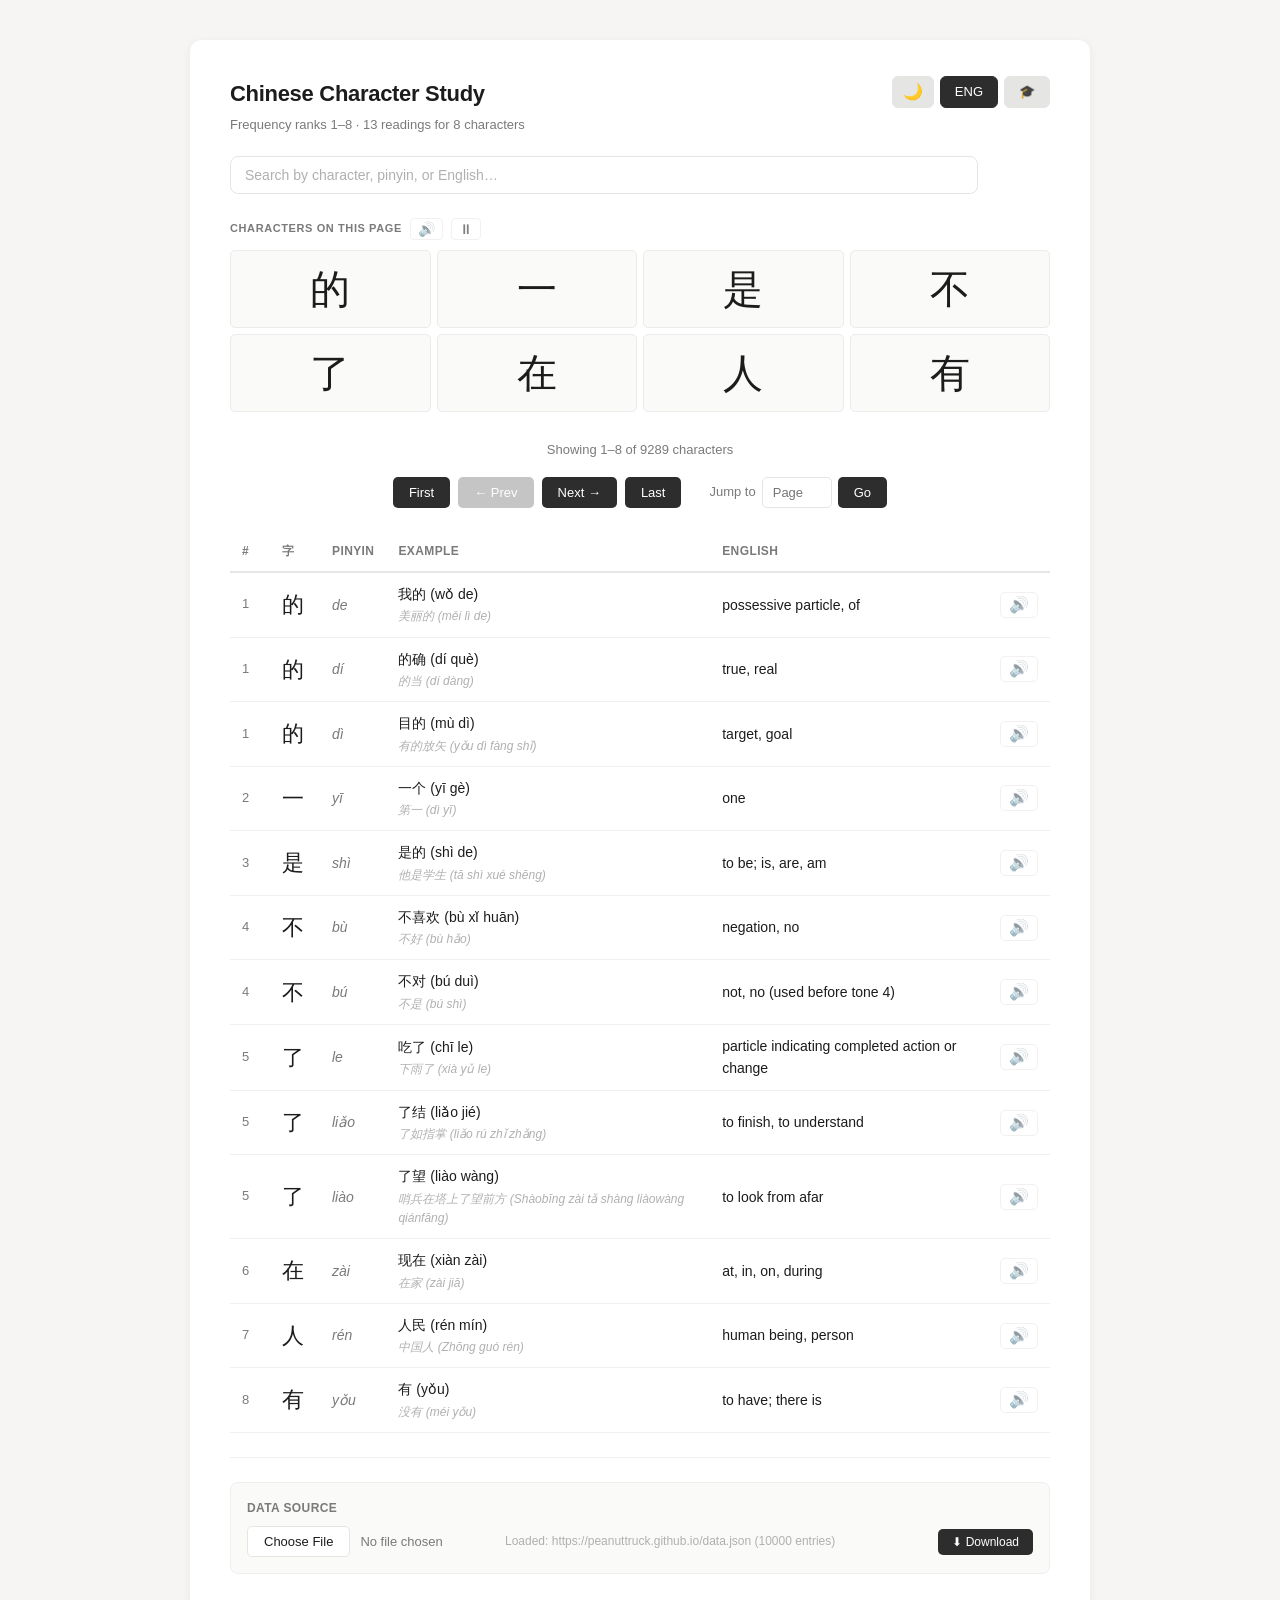
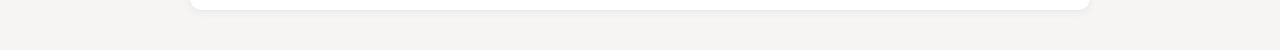
==== index.html @ 2b8ddecc "pagionation now operates on characters rather than homophones" ====
<!DOCTYPE html>
<html lang="en" data-theme="light">
<head>
    <meta charset="UTF-8">
    <meta name="viewport" content="width=device-width, initial-scale=1.0">
    <title>Chinese Character Study</title>
    <link rel="stylesheet" href="styles.css">
</head>
<body>
    <div class="container">

        <div class="header-row">
            <div>
                <h1>Chinese Character Study</h1>
                <p class="header-sub" id="header-sub">Frequency-ranked characters with readings and examples</p>
            </div>
            <div class="toggle-group">
                <button id="toggle-dark" class="toggle-btn" title="Toggle dark mode">🌙</button>
                <button id="toggle-eng" class="toggle-btn" data-active="false" title="Show English definitions">ENG</button>
                <button id="toggle-study" class="toggle-btn" data-active="false" title="Study mode: hide pinyin &amp; examples">🎓</button>
            </div>
        </div>

        <!-- Search -->
        <div class="search-bar">
            <input type="text" id="search-input" class="search-input"
                   placeholder="Search by character, pinyin, or English…"
                   autocomplete="off">
            <span class="search-info" id="search-info"></span>
        </div>

        <!-- Large character display grid -->
        <div class="char-grid-section">
            <div class="char-grid-label">
                Characters on this page
                <button id="btn-speak-grid" class="speak-grid-btn" title="Read all characters aloud" onclick="speakGrid()">🔊</button>
                <button id="btn-pause-grid" class="speak-grid-btn" title="Pause / Resume" onclick="toggleGridPause()">⏸</button>
            </div>
            <div id="cbare" class="char-grid"></div>
        </div>

        <!-- Controls: page info -->
        <div class="controls">
            <span class="page-info" id="infospan"></span>
        </div>

        <!-- Pagination -->
        <div class="pagination">
            <button onclick="jumpToPage(1)">First</button>
            <button class="prev" onclick="changePage(-1)">← Prev</button>
            <button class="next" onclick="changePage(1)">Next →</button>
            <button onclick="jumpToPage(-1)">Last</button>

            <span class="pagination-spacer"></span>

            <span class="jump-group">
                <label for="jump-page">Jump to</label>
                <input type="number" id="jump-page" min="1" placeholder="Page">
                <button onclick="jumpToPage()">Go</button>
            </span>
        </div>

        <!-- Detail table -->
        <div class="detail-section">
            <table id="characters-table">
                <thead></thead>
                <tbody></tbody>
            </table>
        </div>

        <hr>

        <!-- Local file loader -->
        <div class="file-section">
            <span class="file-label">Data source</span>
            <div class="file-row">
                <input type="file" id="local-data" accept=".json" class="file-input">
                <span class="file-status" id="datasource">Loading…</span>
                <button id="btn-download" class="download-btn" onclick="downloadData()" style="display:none" title="Download current data as JSON">⬇ Download</button>
            </div>
        </div>

    </div>
    <script src="script.js"></script>
</body>
</html>
---- styles.css ----
/* ═══════════════════════════════════════════════════════════════════════════
   Chinese Character Study — Modern Minimalist
   Greyscale palette with subtle pale accents.  Light + Dark themes.
   ═══════════════════════════════════════════════════════════════════════════ */

/* ── Light theme (default) ───────────────────────────────────────────────── */
:root,
[data-theme="light"] {
    --bg:            #f6f5f4;
    --surface:       #ffffff;
    --text:          #1c1c1c;
    --text-muted:    #7a7a7a;
    --text-faint:    #b0b0b0;
    --border:        #e6e5e3;
    --border-light:  #f0efed;
    --hover:         #f2f1f0;
    --char-bg:       #fafaf9;
    --char-border:   #ecebe9;
    --btn-bg:        #2d2d2d;
    --btn-hover:     #1a1a1a;
    --btn-disabled:  #c5c5c5;
    --toggle-off:    #e5e5e3;
    --toggle-on:     #2d2d2d;
    --toggle-text:   #555;
    --toggle-text-on:#fff;
    --shadow-sm:     0 1px 2px rgba(0,0,0,0.04);
    --shadow-md:     0 2px 8px rgba(0,0,0,0.06);
    --study-hidden:  #d5d5d3;
    --search-bg:     #fafaf9;
    --input-bg:      #ffffff;
}

/* ── Dark theme ──────────────────────────────────────────────────────────── */
[data-theme="dark"] {
    --bg:            #1a1a1c;
    --surface:       #242426;
    --text:          #e4e4e4;
    --text-muted:    #9a9a9a;
    --text-faint:    #666;
    --border:        #38383a;
    --border-light:  #303032;
    --hover:         #2c2c2e;
    --char-bg:       #2a2a2c;
    --char-border:   #363638;
    --btn-bg:        #e4e4e4;
    --btn-hover:     #ffffff;
    --btn-disabled:  #444;
    --toggle-off:    #38383a;
    --toggle-on:     #e4e4e4;
    --toggle-text:   #9a9a9a;
    --toggle-text-on:#1a1a1c;
    --shadow-sm:     0 1px 2px rgba(0,0,0,0.2);
    --shadow-md:     0 2px 12px rgba(0,0,0,0.25);
    --study-hidden:  #48484a;
    --search-bg:     #2a2a2c;
    --input-bg:      #2a2a2c;
}

/* ── Base ────────────────────────────────────────────────────────────────── */
*, *::before, *::after { box-sizing: border-box; }

body {
    margin: 0;
    padding: 0;
    font-family: -apple-system, BlinkMacSystemFont, 'Segoe UI', Roboto,
                 'Helvetica Neue', Arial, sans-serif;
    font-size: 15px;
    line-height: 1.6;
    color: var(--text);
    background: var(--bg);
    -webkit-font-smoothing: antialiased;
    transition: background 0.2s, color 0.2s;
}

/* ── Container ───────────────────────────────────────────────────────────── */
.container {
    max-width: 900px;
    margin: 40px auto;
    padding: 36px 40px;
    background: var(--surface);
    border-radius: 12px;
    box-shadow: var(--shadow-md);
    transition: background 0.2s, box-shadow 0.2s;
}

@media (max-width: 960px) {
    .container {
        margin: 16px;
        padding: 24px 20px;
        border-radius: 8px;
    }
}

/* ── Header ──────────────────────────────────────────────────────────────── */
.header-row {
    display: flex;
    align-items: flex-start;
    justify-content: space-between;
    gap: 16px;
    margin-bottom: 20px;
    flex-wrap: wrap;
}

h1 {
    margin: 0 0 4px;
    font-size: 22px;
    font-weight: 600;
    color: var(--text);
    letter-spacing: -0.3px;
}

.header-sub {
    margin: 0;
    font-size: 13px;
    color: var(--text-muted);
}

/* ── Toggle buttons ──────────────────────────────────────────────────────── */
.toggle-group {
    display: flex;
    gap: 6px;
    flex-shrink: 0;
}

.toggle-btn {
    padding: 6px 14px;
    font-size: 13px;
    font-family: inherit;
    font-weight: 500;
    color: var(--toggle-text);
    background: var(--toggle-off);
    border: 1px solid var(--border);
    border-radius: 6px;
    cursor: pointer;
    transition: background 0.15s, color 0.15s, border-color 0.15s;
    white-space: nowrap;
    line-height: 1.4;
}

.toggle-btn:hover {
    border-color: var(--text-muted);
}

.toggle-btn[data-active="true"] {
    color: var(--toggle-text-on);
    background: var(--toggle-on);
    border-color: var(--toggle-on);
}

#toggle-dark {
    font-size: 16px;
    padding: 6px 10px;
    line-height: 1;
}

/* ── Search bar ──────────────────────────────────────────────────────────── */
.search-bar {
    display: flex;
    align-items: center;
    gap: 12px;
    margin-bottom: 24px;
}

.search-input {
    flex: 1;
    padding: 10px 14px;
    font-size: 14px;
    font-family: inherit;
    color: var(--text);
    background: var(--input-bg);
    border: 1px solid var(--border);
    border-radius: 8px;
    outline: none;
    transition: border-color 0.15s, background 0.2s;
}

.search-input:focus {
    border-color: var(--text-muted);
}

.search-input::placeholder {
    color: var(--text-faint);
}

.search-info {
    font-size: 12px;
    color: var(--text-faint);
    white-space: nowrap;
    min-width: 60px;
    text-align: right;
}

/* ── Character Grid ──────────────────────────────────────────────────────── */
.char-grid-section {
    margin-bottom: 28px;
}

.char-grid-label {
    display: flex;
    align-items: center;
    gap: 8px;
    font-size: 11px;
    font-weight: 600;
    text-transform: uppercase;
    letter-spacing: 0.6px;
    color: var(--text-muted);
    margin-bottom: 10px;
}

.speak-grid-btn {
    padding: 3px 7px;
    font-size: 14px;
    line-height: 1;
    background: transparent;
    border: 1px solid var(--border);
    border-radius: 4px;
    cursor: pointer;
    opacity: 0.5;
    transition: opacity 0.15s, background 0.15s, border-color 0.15s;
}

.speak-grid-btn:hover {
    opacity: 1;
    background: var(--hover);
    border-color: var(--text-muted);
}

.speak-grid-btn:active {
    background: var(--btn-bg);
    color: var(--toggle-text-on);
}

.char-grid {
    display: grid;
    grid-template-columns: repeat(4, 1fr);
    gap: 6px;
}

@media (max-width: 520px) {
    .char-grid {
        grid-template-columns: repeat(2, 1fr);
    }
}

.char-cell {
    display: flex;
    align-items: center;
    justify-content: center;
    padding: 18px 8px;
    font-size: 40px;
    background: var(--char-bg);
    border: 1px solid var(--char-border);
    border-radius: 5px;
    line-height: 1;
    transition: background 0.2s, border-color 0.2s;
}

/* ── Detail Table ────────────────────────────────────────────────────────── */
.detail-section {
    margin-bottom: 16px;
}

#characters-table {
    width: 100%;
    border-collapse: collapse;
    font-size: 14px;
}

#characters-table thead th {
    padding: 10px 12px;
    text-align: left;
    font-weight: 600;
    font-size: 12px;
    text-transform: uppercase;
    letter-spacing: 0.4px;
    color: var(--text-muted);
    border-bottom: 2px solid var(--border);
    white-space: nowrap;
}

#characters-table td {
    padding: 10px 12px;
    border-bottom: 1px solid var(--border-light);
    vertical-align: middle;
    transition: color 0.15s;
}

#characters-table tbody tr:hover {
    background: var(--hover);
}

#characters-table td:nth-child(1) { /* rank */
    width: 40px;
    color: var(--text-muted);
    font-size: 13px;
}

#characters-table td:nth-child(2) { /* character */
    font-size: 22px;
    font-weight: 500;
    width: 50px;
}

#characters-table td:nth-child(3) { /* pinyin */
    font-style: italic;
    color: var(--text-muted);
}

/* ── English column visibility ──────────────────────────────────────────── */
.hide-eng .col-eng {
    display: none;
}

/* ── Extra example ──────────────────────────────────────────────────────── */
.extra-example {
    display: block;
    font-size: 12px;
    color: var(--text-faint);
    margin-top: 2px;
    font-style: italic;
}

/* ── Study mode — hide detail table only ────────────────────────────────── */
.study-mode .detail-section {
    display: none;
}

/* ── Controls ────────────────────────────────────────────────────────────── */
.controls {
    display: flex;
    align-items: center;
    justify-content: center;
    margin-bottom: 16px;
}

.page-info {
    font-size: 13px;
    color: var(--text-muted);
}

/* ── Pagination ──────────────────────────────────────────────────────────── */
.pagination {
    display: flex;
    align-items: center;
    justify-content: center;
    flex-wrap: wrap;
    gap: 8px;
    margin-bottom: 24px;
}

.pagination button {
    padding: 8px 16px;
    font-size: 13px;
    font-family: inherit;
    font-weight: 500;
    color: var(--toggle-text-on);
    background: var(--btn-bg);
    border: none;
    border-radius: 5px;
    cursor: pointer;
    transition: background 0.15s;
}

.pagination button:hover:not(:disabled) {
    background: var(--btn-hover);
}

.pagination button:disabled {
    background: var(--btn-disabled);
    cursor: default;
}

.pagination-spacer {
    width: 12px;
}

.jump-group {
    display: flex;
    align-items: center;
    gap: 6px;
    font-size: 13px;
    color: var(--text-muted);
}

.jump-group input[type="number"] {
    width: 70px;
    padding: 7px 10px;
    font-size: 13px;
    font-family: inherit;
    border: 1px solid var(--border);
    border-radius: 5px;
    background: var(--input-bg);
    color: var(--text);
    outline: none;
    transition: border-color 0.15s, background 0.2s;
}

.jump-group input[type="number"]:focus {
    border-color: var(--text-muted);
}

/* ── File section ────────────────────────────────────────────────────────── */
.file-section {
    padding: 16px;
    background: var(--char-bg);
    border: 1px solid var(--border-light);
    border-radius: 8px;
    transition: background 0.2s, border-color 0.2s;
}

.file-label {
    display: block;
    font-size: 12px;
    font-weight: 600;
    text-transform: uppercase;
    letter-spacing: 0.4px;
    color: var(--text-muted);
    margin-bottom: 8px;
}

.file-row {
    display: flex;
    align-items: center;
    gap: 12px;
    flex-wrap: wrap;
}

.file-input {
    font-size: 13px;
    color: var(--text-muted);
}

.file-input::file-selector-button {
    padding: 7px 16px;
    font-size: 13px;
    font-family: inherit;
    font-weight: 500;
    color: var(--text);
    background: var(--surface);
    border: 1px solid var(--border);
    border-radius: 5px;
    cursor: pointer;
    margin-right: 10px;
    transition: background 0.15s;
}

.file-input::file-selector-button:hover {
    background: var(--hover);
}

.file-status {
    font-size: 12px;
    color: var(--text-faint);
}

.download-btn {
    padding: 6px 14px;
    font-size: 12px;
    font-family: inherit;
    font-weight: 500;
    color: var(--toggle-text-on);
    background: var(--btn-bg);
    border: none;
    border-radius: 5px;
    cursor: pointer;
    transition: background 0.15s;
    margin-left: auto;
}

.download-btn:hover {
    background: var(--btn-hover);
}

/* ── Speak button ────────────────────────────────────────────────────────── */
.col-audio {
    width: 40px;
    text-align: center;
}

.speak-btn {
    padding: 4px 8px;
    font-size: 16px;
    line-height: 1;
    background: transparent;
    border: 1px solid var(--border);
    border-radius: 5px;
    cursor: pointer;
    transition: background 0.15s, border-color 0.15s;
    opacity: 0.5;
}

.speak-btn:hover {
    opacity: 1;
    background: var(--hover);
    border-color: var(--text-muted);
}

.speak-btn:active {
    background: var(--btn-bg);
    color: var(--toggle-text-on);
}

/* ── Divider ─────────────────────────────────────────────────────────────── */
hr {
    border: none;
    border-top: 1px solid var(--border-light);
    margin: 24px 0;
}

/* ── Keyboard shortcut hint ──────────────────────────────────────────────── */
.kbd-hint {
    display: inline-block;
    margin-left: 8px;
    font-size: 11px;
    color: var(--text-faint);
}

.kbd-hint kbd {
    display: inline-block;
    padding: 1px 6px;
    font-size: 10px;
    font-family: inherit;
    color: var(--text-muted);
    background: var(--char-bg);
    border: 1px solid var(--border);
    border-radius: 3px;
    vertical-align: 1px;
}
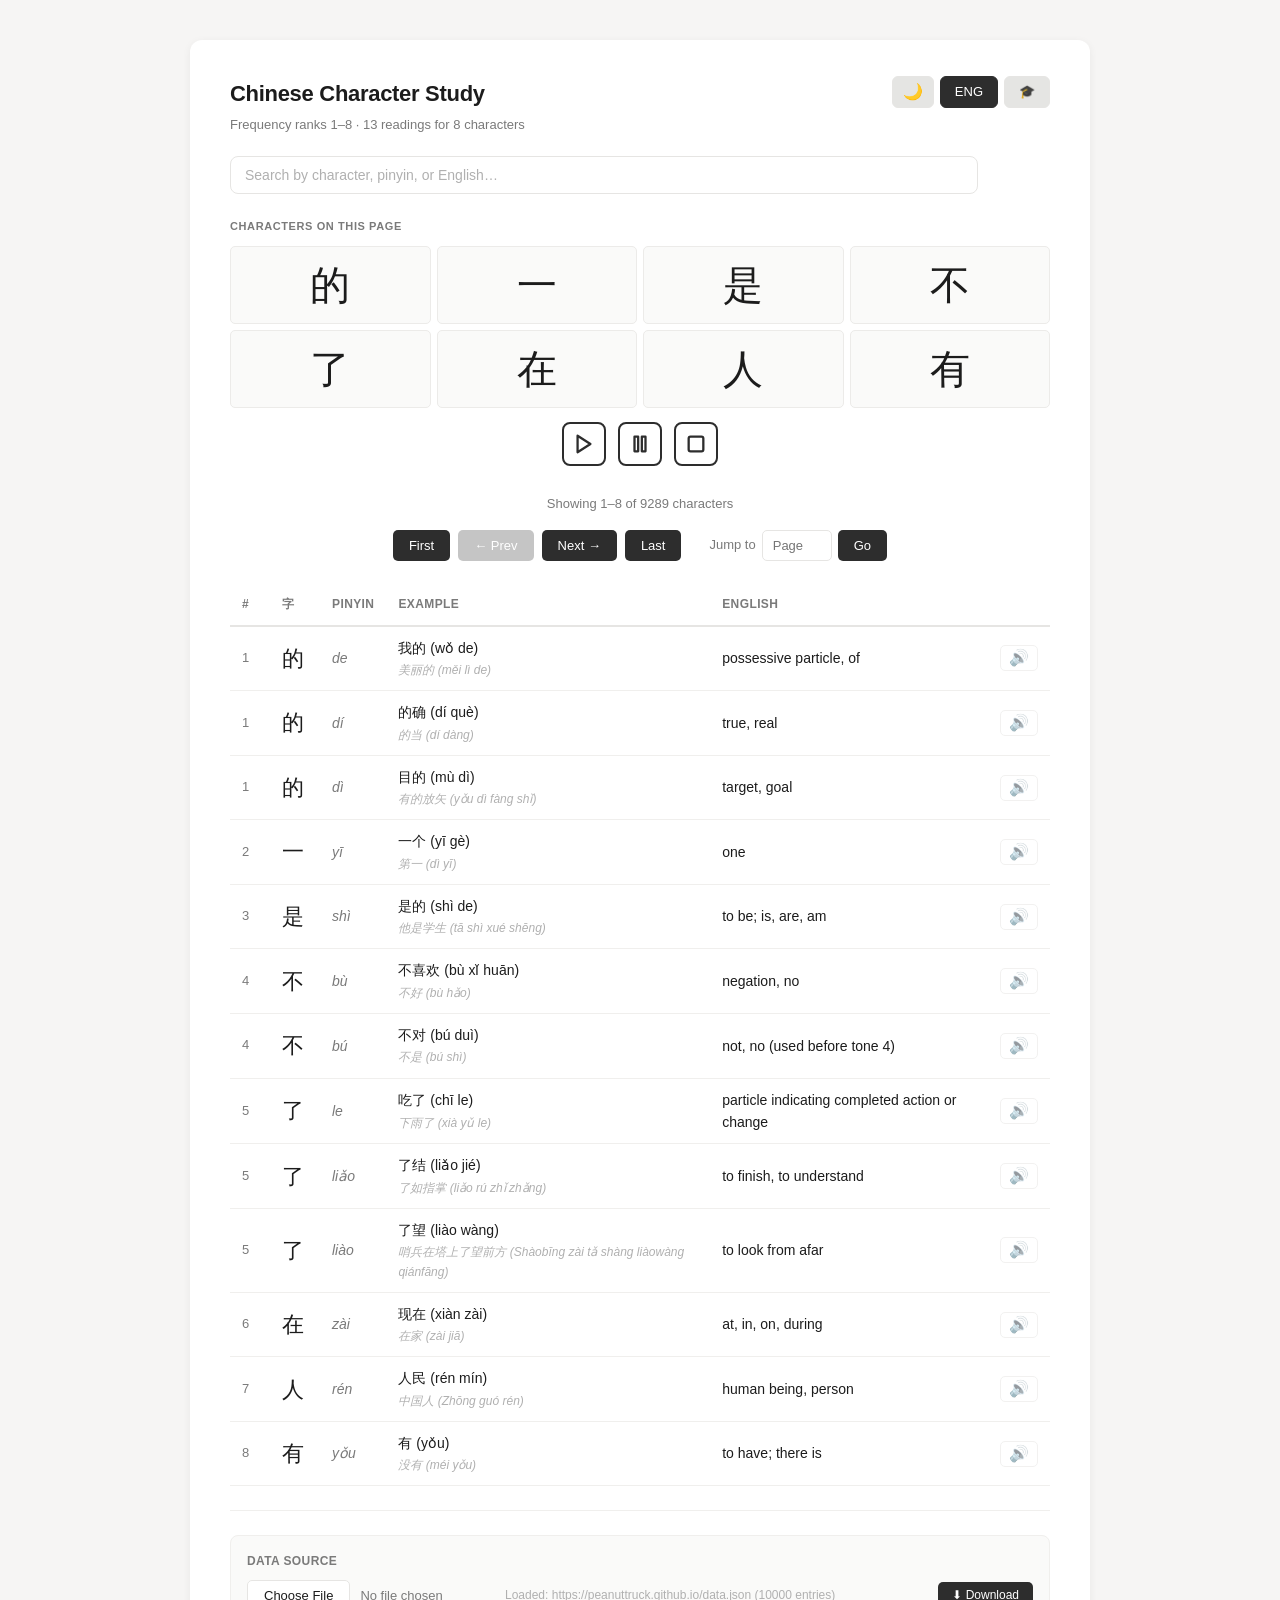
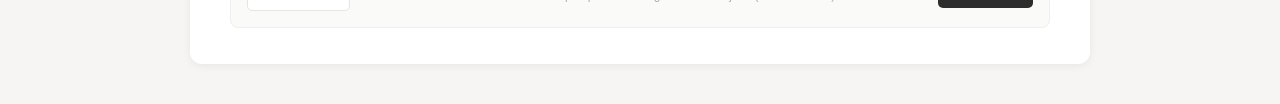
==== commit 59df7d33: "better buttons" ====
--- a/index.html
+++ b/index.html
@@ -31,12 +31,26 @@
 
         <!-- Large character display grid -->
         <div class="char-grid-section">
-            <div class="char-grid-label">
-                Characters on this page
-                <button id="btn-speak-grid" class="speak-grid-btn" title="Read all characters aloud" onclick="speakGrid()">🔊</button>
-                <button id="btn-pause-grid" class="speak-grid-btn" title="Pause / Resume" onclick="toggleGridPause()">⏸</button>
+            <div class="char-grid-label">Characters on this page</div>
+            <div id="cbare" class="char-grid"></div>
+            <div class="grid-actions">
+                <button id="btn-speak-grid" class="grid-action-btn" title="Read all characters aloud" onclick="speakGrid()">
+                    <svg width="22" height="22" viewBox="0 0 24 24" fill="none" stroke="currentColor" stroke-width="2.5" stroke-linecap="round" stroke-linejoin="round">
+                        <polygon points="5 3 19 12 5 21 5 3"/>
+                    </svg>
+                </button>
+                <button id="btn-pause-grid" class="grid-action-btn" title="Pause" onclick="toggleGridPause()">
+                    <svg width="22" height="22" viewBox="0 0 24 24" fill="none" stroke="currentColor" stroke-width="2.5" stroke-linecap="round" stroke-linejoin="round">
+                        <rect x="6" y="4" width="4" height="16"/>
+                        <rect x="14" y="4" width="4" height="16"/>
+                    </svg>
+                </button>
+                <button id="btn-stop-grid" class="grid-action-btn" title="Stop playback" onclick="stopGrid()">
+                    <svg width="22" height="22" viewBox="0 0 24 24" fill="none" stroke="currentColor" stroke-width="2.5" stroke-linecap="round" stroke-linejoin="round">
+                        <rect x="4" y="4" width="16" height="16" rx="2"/>
+                    </svg>
+                </button>
             </div>
-            <div id="cbare" class="char-grid"></div>
         </div>
 
         <!-- Controls: page info -->
--- a/styles.css
+++ b/styles.css
@@ -196,9 +196,6 @@
 }
 
 .char-grid-label {
-    display: flex;
-    align-items: center;
-    gap: 8px;
     font-size: 11px;
     font-weight: 600;
     text-transform: uppercase;
@@ -207,27 +204,50 @@
     margin-bottom: 10px;
 }
 
-.speak-grid-btn {
-    padding: 3px 7px;
-    font-size: 14px;
-    line-height: 1;
+/* ── Grid action buttons (play / pause / stop) ──────────────────────────── */
+.grid-actions {
+    display: flex;
+    justify-content: center;
+    gap: 12px;
+    margin-top: 14px;
+}
+
+.grid-action-btn {
+    display: inline-flex;
+    align-items: center;
+    justify-content: center;
+    width: 44px;
+    height: 44px;
+    padding: 0;
     background: transparent;
-    border: 1px solid var(--border);
-    border-radius: 4px;
+    color: var(--btn-bg);
+    border: 2px solid var(--btn-bg);
+    border-radius: 8px;
     cursor: pointer;
-    opacity: 0.5;
-    transition: opacity 0.15s, background 0.15s, border-color 0.15s;
-}
-
-.speak-grid-btn:hover {
-    opacity: 1;
-    background: var(--hover);
-    border-color: var(--text-muted);
-}
-
-.speak-grid-btn:active {
+    transition: background 0.15s, color 0.15s, border-color 0.15s, transform 0.1s;
+}
+
+.grid-action-btn:hover {
+    transform: scale(1.06);
+}
+
+.grid-action-btn:active {
+    transform: scale(0.94);
+}
+
+.grid-action-btn.active {
     background: var(--btn-bg);
     color: var(--toggle-text-on);
+    border-color: var(--btn-bg);
+}
+
+.grid-action-btn.active:hover {
+    background: var(--btn-hover);
+    border-color: var(--btn-hover);
+}
+
+.grid-action-btn svg {
+    display: block;
 }
 
 .char-grid {
@@ -252,7 +272,7 @@
     border: 1px solid var(--char-border);
     border-radius: 5px;
     line-height: 1;
-    transition: background 0.2s, border-color 0.2s;
+    transition: background 0.2s, border-color 0.2s, filter 0.2s;
 }
 
 /* ── Detail Table ────────────────────────────────────────────────────────── */
@@ -320,9 +340,13 @@
     font-style: italic;
 }
 
-/* ── Study mode — hide detail table only ────────────────────────────────── */
+/* ── Study mode — blur grid, hide detail table ─────────────────────────── */
 .study-mode .detail-section {
     display: none;
+}
+
+.study-mode .char-cell {
+    filter: blur(12px);
 }
 
 /* ── Controls ────────────────────────────────────────────────────────────── */
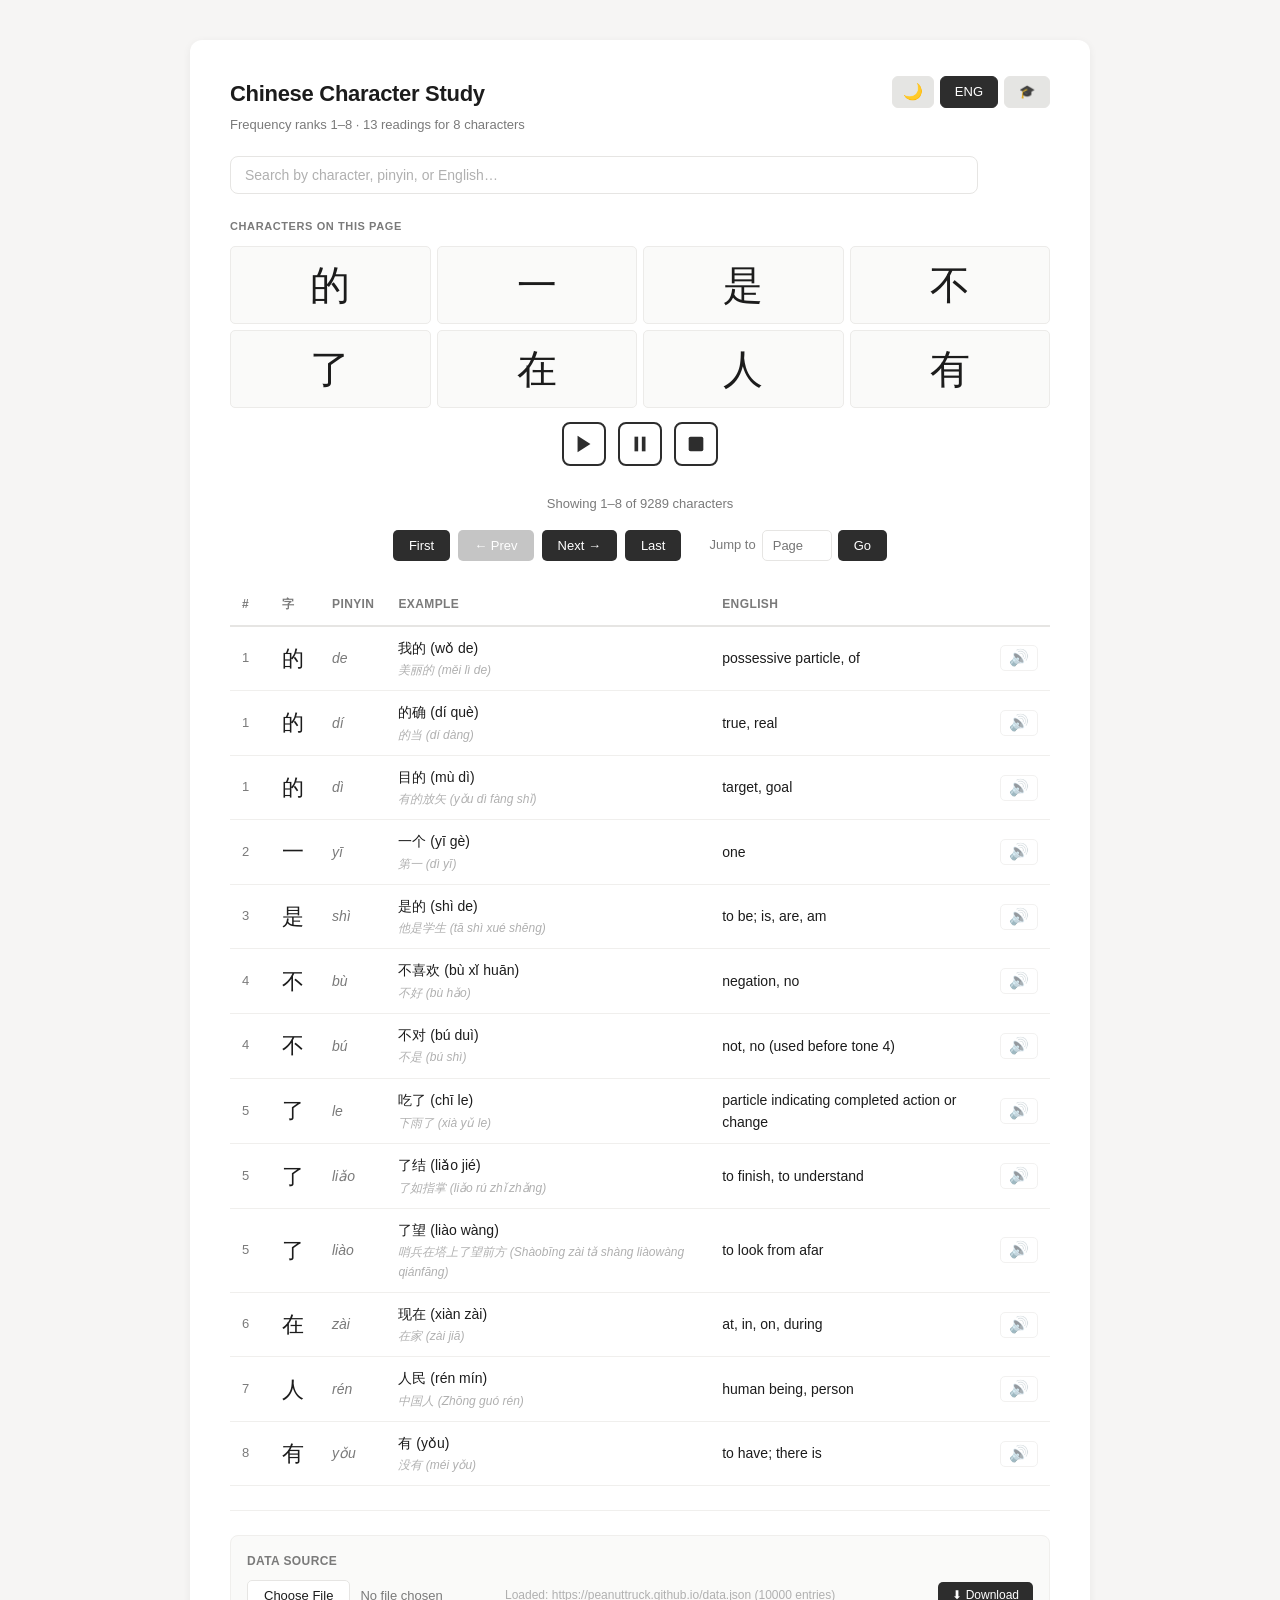
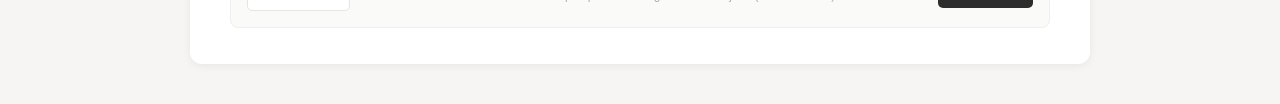
==== commit 2dccf342: "better buttons" ====
--- a/index.html
+++ b/index.html
@@ -35,18 +35,18 @@
             <div id="cbare" class="char-grid"></div>
             <div class="grid-actions">
                 <button id="btn-speak-grid" class="grid-action-btn" title="Read all characters aloud" onclick="speakGrid()">
-                    <svg width="22" height="22" viewBox="0 0 24 24" fill="none" stroke="currentColor" stroke-width="2.5" stroke-linecap="round" stroke-linejoin="round">
+                    <svg width="22" height="22" viewBox="0 0 24 24" fill="currentColor">
                         <polygon points="5 3 19 12 5 21 5 3"/>
                     </svg>
                 </button>
                 <button id="btn-pause-grid" class="grid-action-btn" title="Pause" onclick="toggleGridPause()">
-                    <svg width="22" height="22" viewBox="0 0 24 24" fill="none" stroke="currentColor" stroke-width="2.5" stroke-linecap="round" stroke-linejoin="round">
+                    <svg width="22" height="22" viewBox="0 0 24 24" fill="currentColor">
                         <rect x="6" y="4" width="4" height="16"/>
                         <rect x="14" y="4" width="4" height="16"/>
                     </svg>
                 </button>
                 <button id="btn-stop-grid" class="grid-action-btn" title="Stop playback" onclick="stopGrid()">
-                    <svg width="22" height="22" viewBox="0 0 24 24" fill="none" stroke="currentColor" stroke-width="2.5" stroke-linecap="round" stroke-linejoin="round">
+                    <svg width="22" height="22" viewBox="0 0 24 24" fill="currentColor">
                         <rect x="4" y="4" width="16" height="16" rx="2"/>
                     </svg>
                 </button>
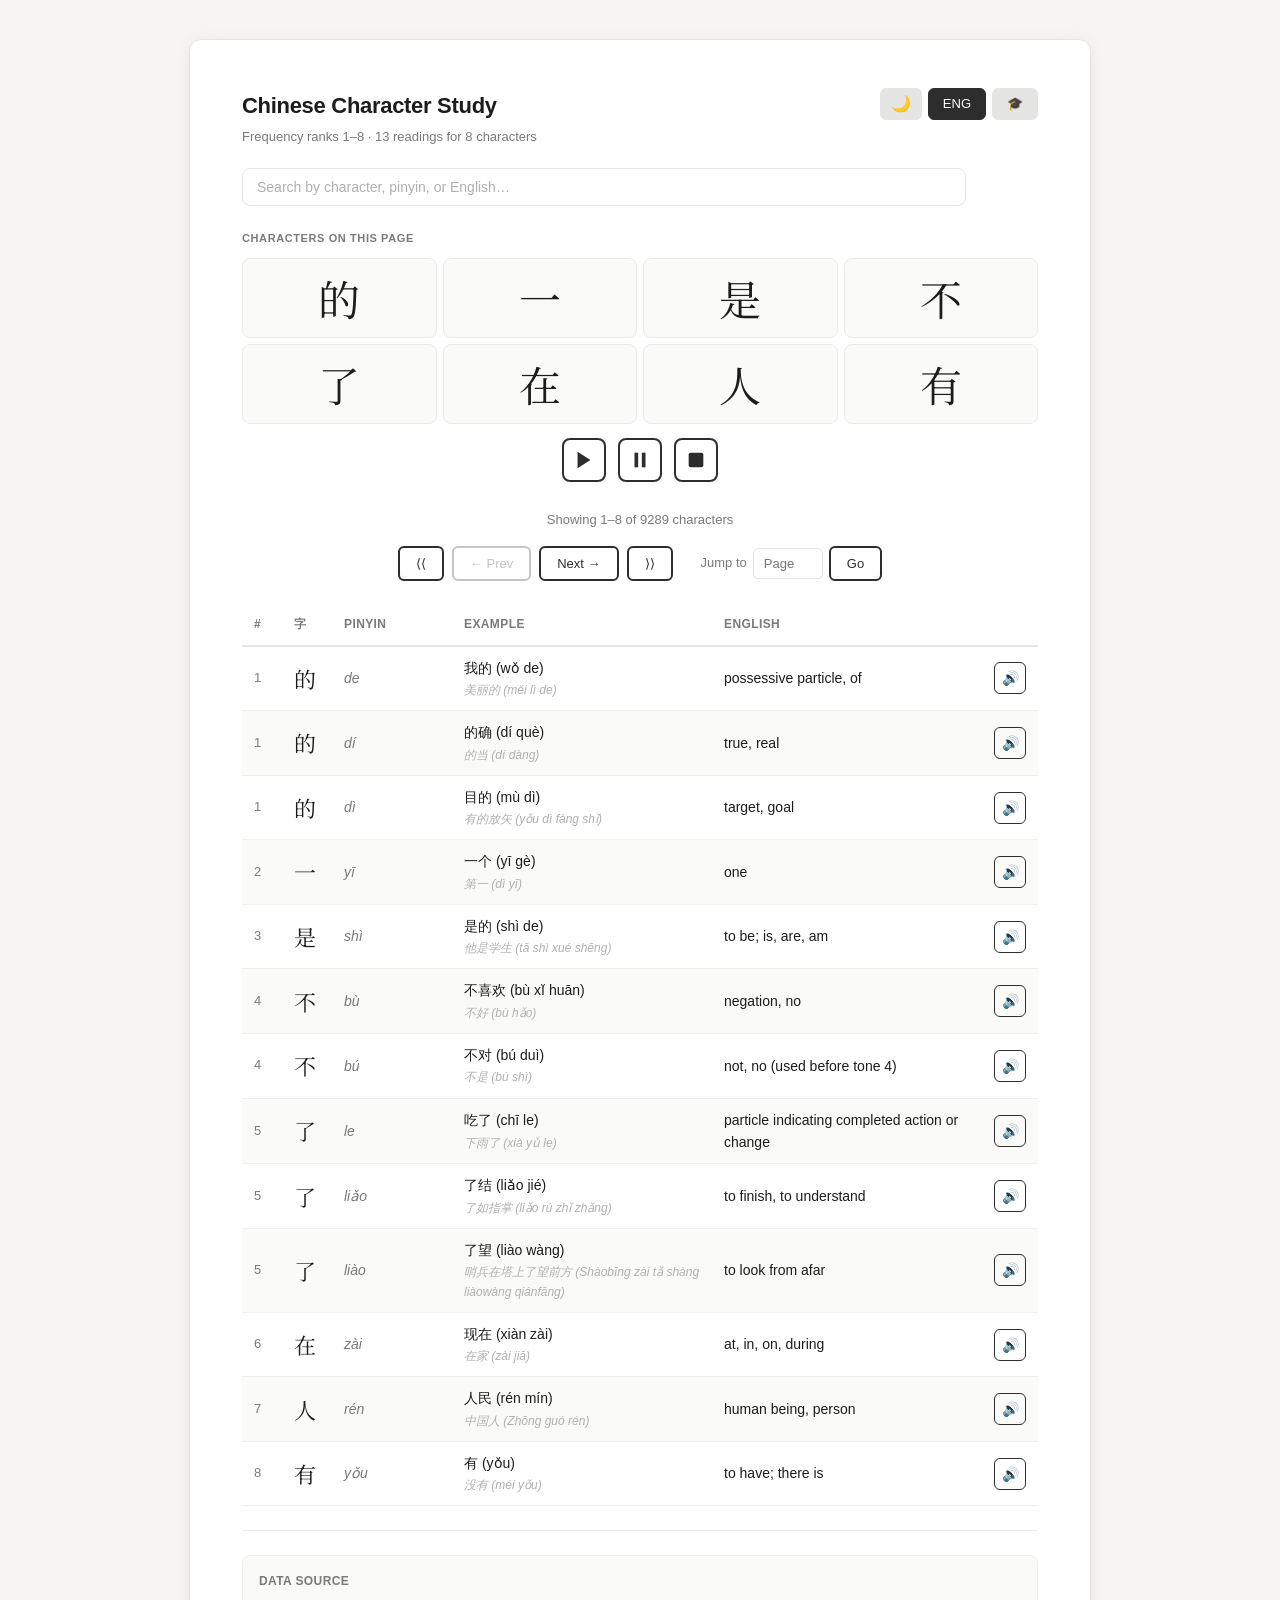
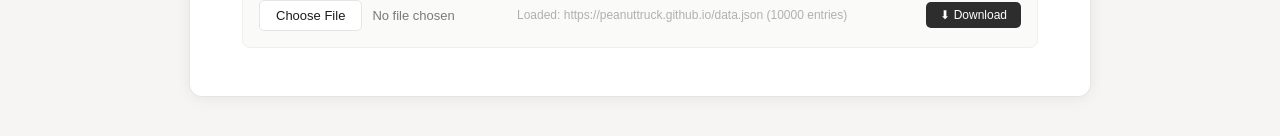
==== commit 8b1c3b19: "update" ====
--- a/index.html
+++ b/index.html
@@ -4,6 +4,9 @@
     <meta charset="UTF-8">
     <meta name="viewport" content="width=device-width, initial-scale=1.0">
     <title>Chinese Character Study</title>
+    <link rel="preconnect" href="https://fonts.googleapis.com">
+    <link rel="preconnect" href="https://fonts.gstatic.com" crossorigin>
+    <link href="https://fonts.googleapis.com/css2?family=Noto+Serif+SC:wght@400;500;600&display=swap" rel="stylesheet">
     <link rel="stylesheet" href="styles.css">
 </head>
 <body>
@@ -60,10 +63,10 @@
 
         <!-- Pagination -->
         <div class="pagination">
-            <button onclick="jumpToPage(1)">First</button>
-            <button class="prev" onclick="changePage(-1)">← Prev</button>
-            <button class="next" onclick="changePage(1)">Next →</button>
-            <button onclick="jumpToPage(-1)">Last</button>
+            <button onclick="jumpToPage(1)" title="First page">&#x27E8;&#x27E8;</button>
+            <button class="prev" onclick="changePage(-1)">&#x2190; Prev</button>
+            <button class="next" onclick="changePage(1)">Next &#x2192;</button>
+            <button onclick="jumpToPage(-1)" title="Last page">&#x27E9;&#x27E9;</button>
 
             <span class="pagination-spacer"></span>
 
--- a/styles.css
+++ b/styles.css
@@ -24,10 +24,11 @@
     --toggle-text:   #555;
     --toggle-text-on:#fff;
     --shadow-sm:     0 1px 2px rgba(0,0,0,0.04);
-    --shadow-md:     0 2px 8px rgba(0,0,0,0.06);
+    --shadow-md:     0 2px 16px rgba(0,0,0,0.07), 0 0 0 1px rgba(0,0,0,0.03);
     --study-hidden:  #d5d5d3;
     --search-bg:     #fafaf9;
     --input-bg:      #ffffff;
+    --font-serif:    'Noto Serif SC', 'Songti SC', 'SimSun', serif;
 }
 
 /* ── Dark theme ──────────────────────────────────────────────────────────── */
@@ -50,10 +51,11 @@
     --toggle-text:   #9a9a9a;
     --toggle-text-on:#1a1a1c;
     --shadow-sm:     0 1px 2px rgba(0,0,0,0.2);
-    --shadow-md:     0 2px 12px rgba(0,0,0,0.25);
+    --shadow-md:     0 2px 16px rgba(0,0,0,0.35), 0 0 0 1px rgba(255,255,255,0.04);
     --study-hidden:  #48484a;
     --search-bg:     #2a2a2c;
     --input-bg:      #2a2a2c;
+    --font-serif:    'Noto Serif SC', 'Songti SC', 'SimSun', serif;
 }
 
 /* ── Base ────────────────────────────────────────────────────────────────── */
@@ -76,7 +78,7 @@
 .container {
     max-width: 900px;
     margin: 40px auto;
-    padding: 36px 40px;
+    padding: 48px 52px;
     background: var(--surface);
     border-radius: 12px;
     box-shadow: var(--shadow-md);
@@ -86,7 +88,7 @@
 @media (max-width: 960px) {
     .container {
         margin: 16px;
-        padding: 24px 20px;
+        padding: 28px 22px;
         border-radius: 8px;
     }
 }
@@ -143,8 +145,8 @@
 
 .toggle-btn[data-active="true"] {
     color: var(--toggle-text-on);
-    background: var(--toggle-on);
-    border-color: var(--toggle-on);
+    background: var(--btn-bg);
+    border-color: var(--btn-bg);
 }
 
 #toggle-dark {
@@ -267,12 +269,21 @@
     align-items: center;
     justify-content: center;
     padding: 18px 8px;
-    font-size: 40px;
+    font-family: var(--font-serif);
+    font-size: 42px;
+    font-weight: 400;
     background: var(--char-bg);
     border: 1px solid var(--char-border);
-    border-radius: 5px;
+    border-radius: 8px;
     line-height: 1;
-    transition: background 0.2s, border-color 0.2s, filter 0.2s;
+    cursor: default;
+    transition: background 0.2s, border-color 0.2s, filter 0.2s, transform 0.15s, box-shadow 0.15s;
+}
+
+.char-cell:hover {
+    transform: translateY(-2px);
+    box-shadow: 0 3px 10px rgba(0,0,0,0.07);
+    border-color: var(--btn-bg);
 }
 
 /* ── Detail Table ────────────────────────────────────────────────────────── */
@@ -309,6 +320,14 @@
     background: var(--hover);
 }
 
+#characters-table tbody tr:nth-child(even) {
+    background: var(--char-bg);
+}
+
+#characters-table tbody tr:nth-child(even):hover {
+    background: var(--hover);
+}
+
 #characters-table td:nth-child(1) { /* rank */
     width: 40px;
     color: var(--text-muted);
@@ -316,19 +335,33 @@
 }
 
 #characters-table td:nth-child(2) { /* character */
+    font-family: var(--font-serif);
     font-size: 22px;
-    font-weight: 500;
+    font-weight: 400;
     width: 50px;
 }
 
 #characters-table td:nth-child(3) { /* pinyin */
     font-style: italic;
     color: var(--text-muted);
+    width: 120px;
+}
+
+#characters-table td:nth-child(4) { /* example */
+    width: 260px;
 }
 
 /* ── English column visibility ──────────────────────────────────────────── */
 .hide-eng .col-eng {
     display: none;
+}
+
+/* ── Responsive table: drop fixed column widths on narrow screens ─────── */
+@media (max-width: 640px) {
+    #characters-table td:nth-child(3),
+    #characters-table td:nth-child(4) {
+        width: auto;
+    }
 }
 
 /* ── Extra example ──────────────────────────────────────────────────────── */
@@ -340,6 +373,12 @@
     font-style: italic;
 }
 
+/* ── Page transitions ──────────────────────────────────────────────────── */
+#cbare,
+#characters-table tbody {
+    transition: opacity 0.12s;
+}
+
 /* ── Study mode — blur grid, hide detail table ─────────────────────────── */
 .study-mode .detail-section {
     display: none;
@@ -377,20 +416,23 @@
     font-size: 13px;
     font-family: inherit;
     font-weight: 500;
+    color: var(--btn-bg);
+    background: transparent;
+    border: 2px solid var(--btn-bg);
+    border-radius: 6px;
+    cursor: pointer;
+    transition: background 0.15s, color 0.15s, border-color 0.15s;
+}
+
+.pagination button:hover:not(:disabled) {
+    background: var(--btn-bg);
     color: var(--toggle-text-on);
-    background: var(--btn-bg);
-    border: none;
-    border-radius: 5px;
-    cursor: pointer;
-    transition: background 0.15s;
-}
-
-.pagination button:hover:not(:disabled) {
-    background: var(--btn-hover);
 }
 
 .pagination button:disabled {
-    background: var(--btn-disabled);
+    color: var(--btn-disabled);
+    border-color: var(--btn-disabled);
+    background: transparent;
     cursor: default;
 }
 
@@ -502,25 +544,29 @@
 }
 
 .speak-btn {
-    padding: 4px 8px;
-    font-size: 16px;
+    display: inline-flex;
+    align-items: center;
+    justify-content: center;
+    width: 32px;
+    height: 32px;
+    padding: 0;
+    font-size: 14px;
     line-height: 1;
+    color: var(--btn-bg);
     background: transparent;
-    border: 1px solid var(--border);
-    border-radius: 5px;
+    border: 1.5px solid var(--btn-bg);
+    border-radius: 6px;
     cursor: pointer;
-    transition: background 0.15s, border-color 0.15s;
-    opacity: 0.5;
+    transition: background 0.15s, color 0.15s, border-color 0.15s;
 }
 
 .speak-btn:hover {
-    opacity: 1;
-    background: var(--hover);
-    border-color: var(--text-muted);
+    background: var(--btn-bg);
+    color: var(--toggle-text-on);
 }
 
 .speak-btn:active {
-    background: var(--btn-bg);
+    background: var(--btn-hover);
     color: var(--toggle-text-on);
 }
 
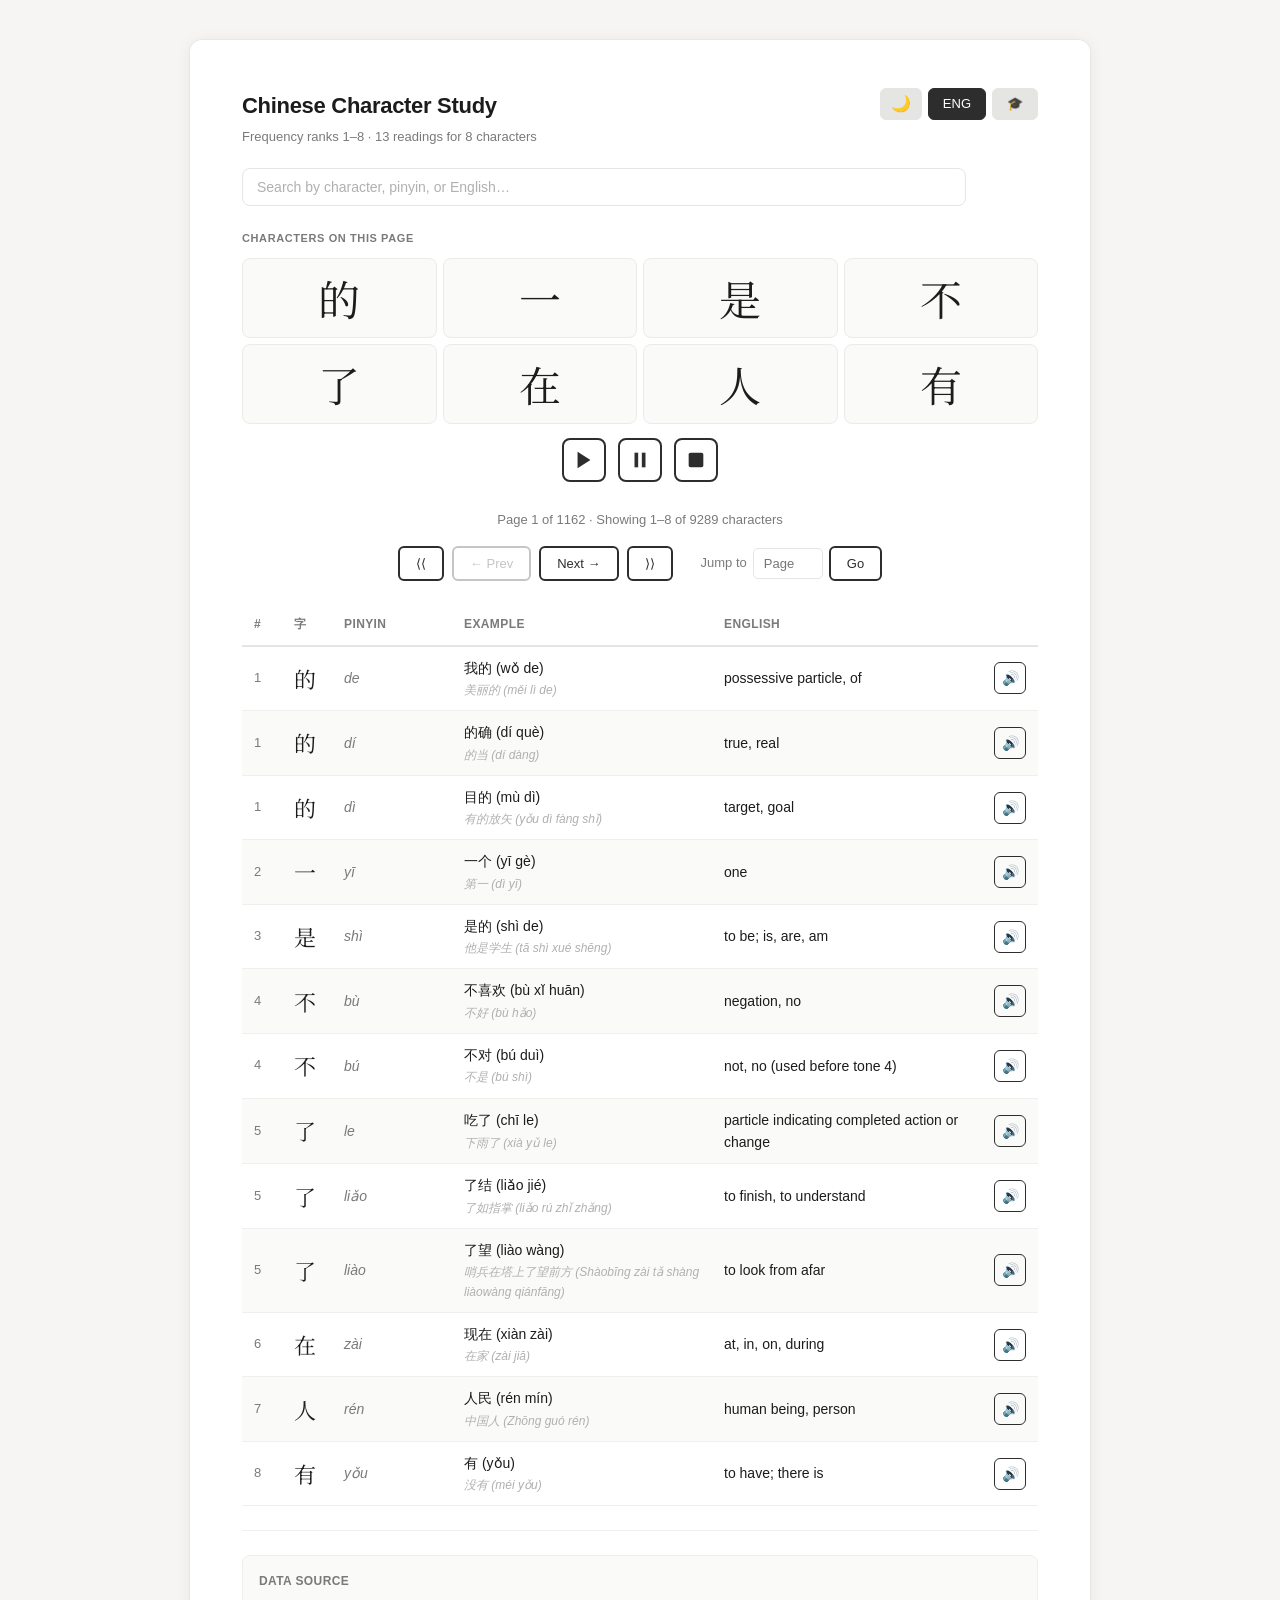
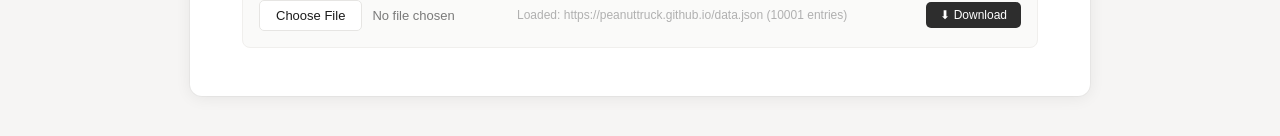
==== commit 3be64762: "minor tweaks and data" ====
--- a/index.html
+++ b/index.html
@@ -3,7 +3,7 @@
 <head>
     <meta charset="UTF-8">
     <meta name="viewport" content="width=device-width, initial-scale=1.0">
-    <title>Chinese Character Study</title>
+	<title>Chinese Character Study (Beta)</title>
     <link rel="preconnect" href="https://fonts.googleapis.com">
     <link rel="preconnect" href="https://fonts.gstatic.com" crossorigin>
     <link href="https://fonts.googleapis.com/css2?family=Noto+Serif+SC:wght@400;500;600&display=swap" rel="stylesheet">
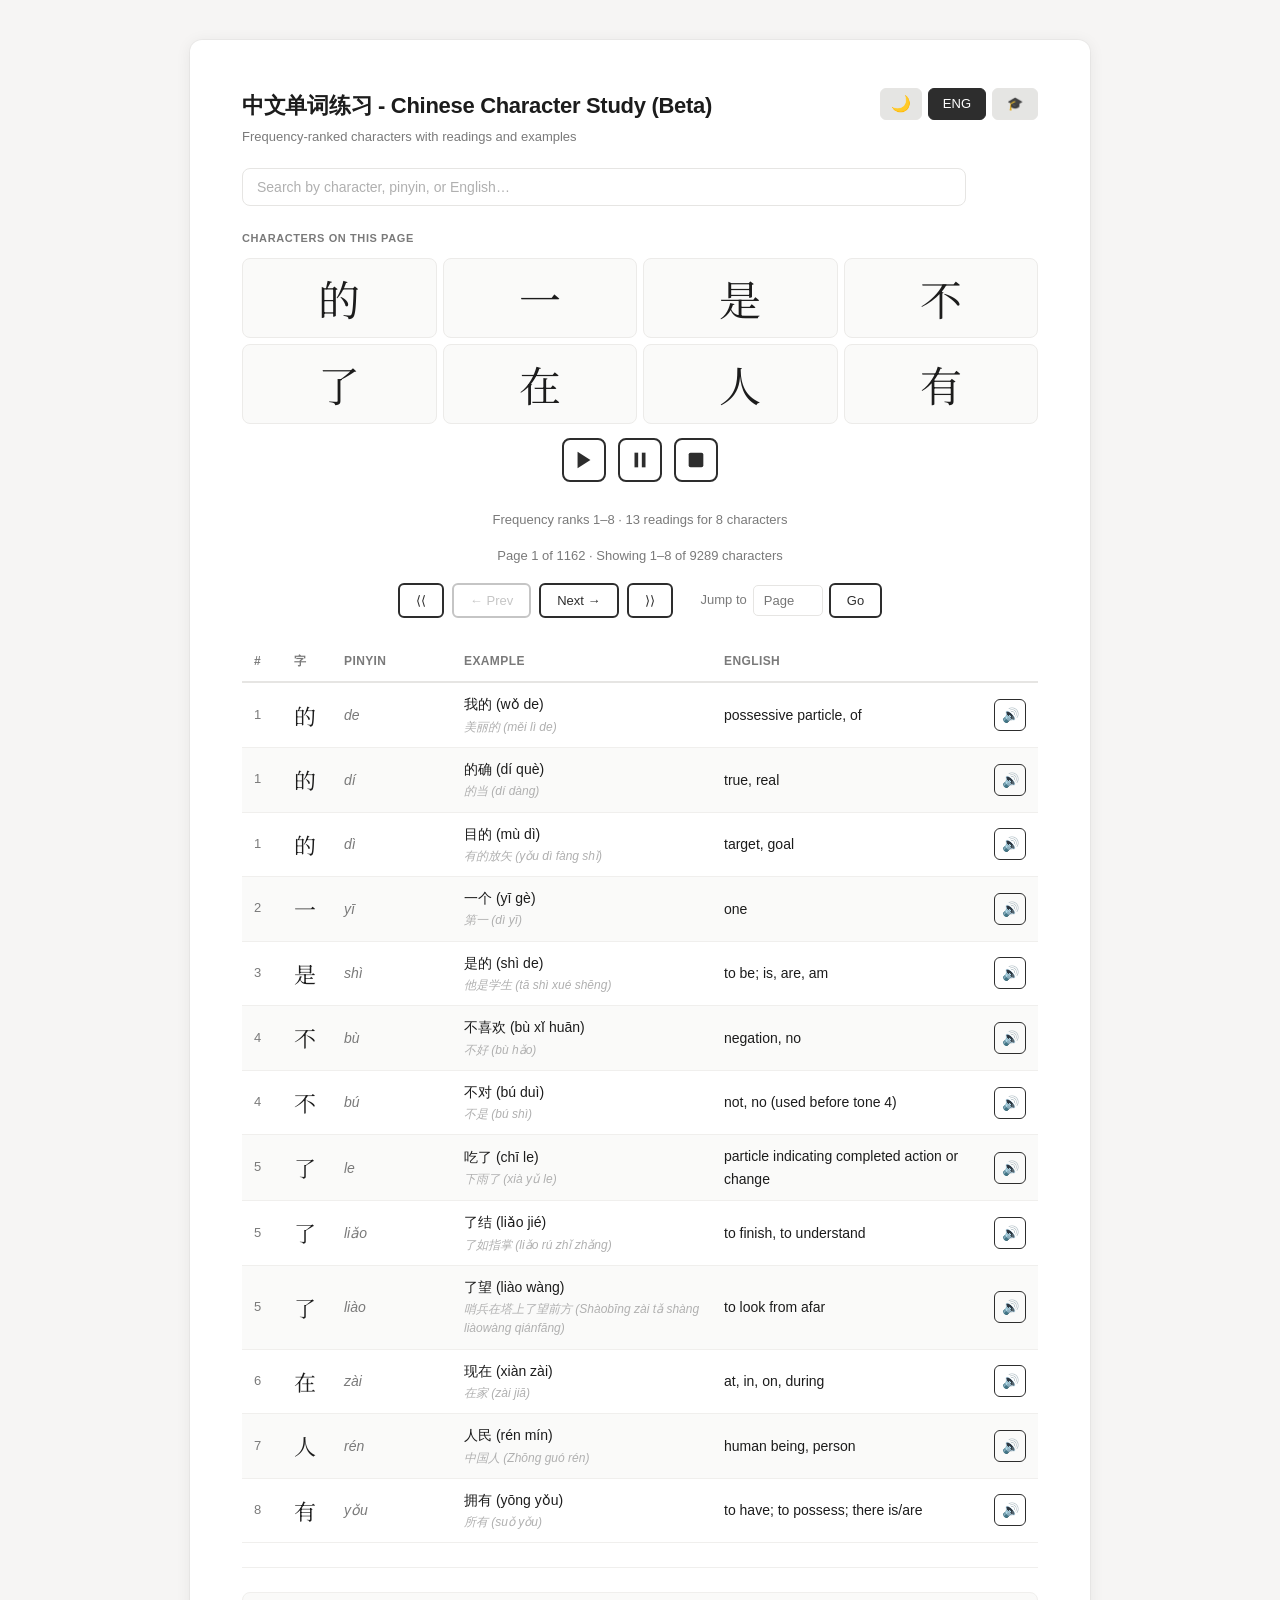
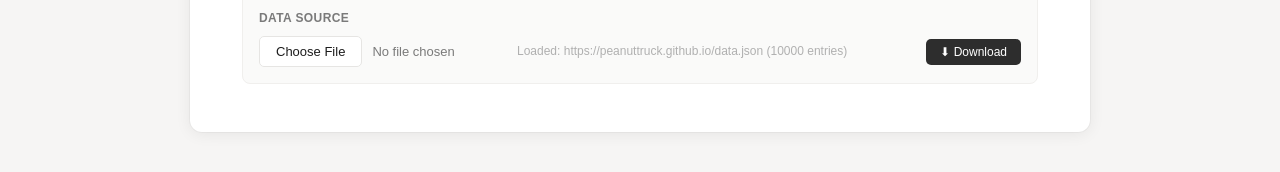
==== commit 566aa375: "updates" ====
--- a/index.html
+++ b/index.html
@@ -3,7 +3,7 @@
 <head>
     <meta charset="UTF-8">
     <meta name="viewport" content="width=device-width, initial-scale=1.0">
-	<title>Chinese Character Study (Beta)</title>
+	<title>中文单词练习 - Chinese Character Study (Beta)</title>
     <link rel="preconnect" href="https://fonts.googleapis.com">
     <link rel="preconnect" href="https://fonts.gstatic.com" crossorigin>
     <link href="https://fonts.googleapis.com/css2?family=Noto+Serif+SC:wght@400;500;600&display=swap" rel="stylesheet">
@@ -14,7 +14,7 @@
 
         <div class="header-row">
             <div>
-                <h1>Chinese Character Study</h1>
+                <h1>中文单词练习 - Chinese Character Study (Beta)</h1>
                 <p class="header-sub" id="header-sub">Frequency-ranked characters with readings and examples</p>
             </div>
             <div class="toggle-group">
@@ -56,9 +56,13 @@
             </div>
         </div>
 
+		<div class="controls">
+			<span class="page-info" id="infospan2"></span>
+		</div>
+
         <!-- Controls: page info -->
         <div class="controls">
-            <span class="page-info" id="infospan"></span>
+			<span class="page-info" id="infospan"></span>
         </div>
 
         <!-- Pagination -->
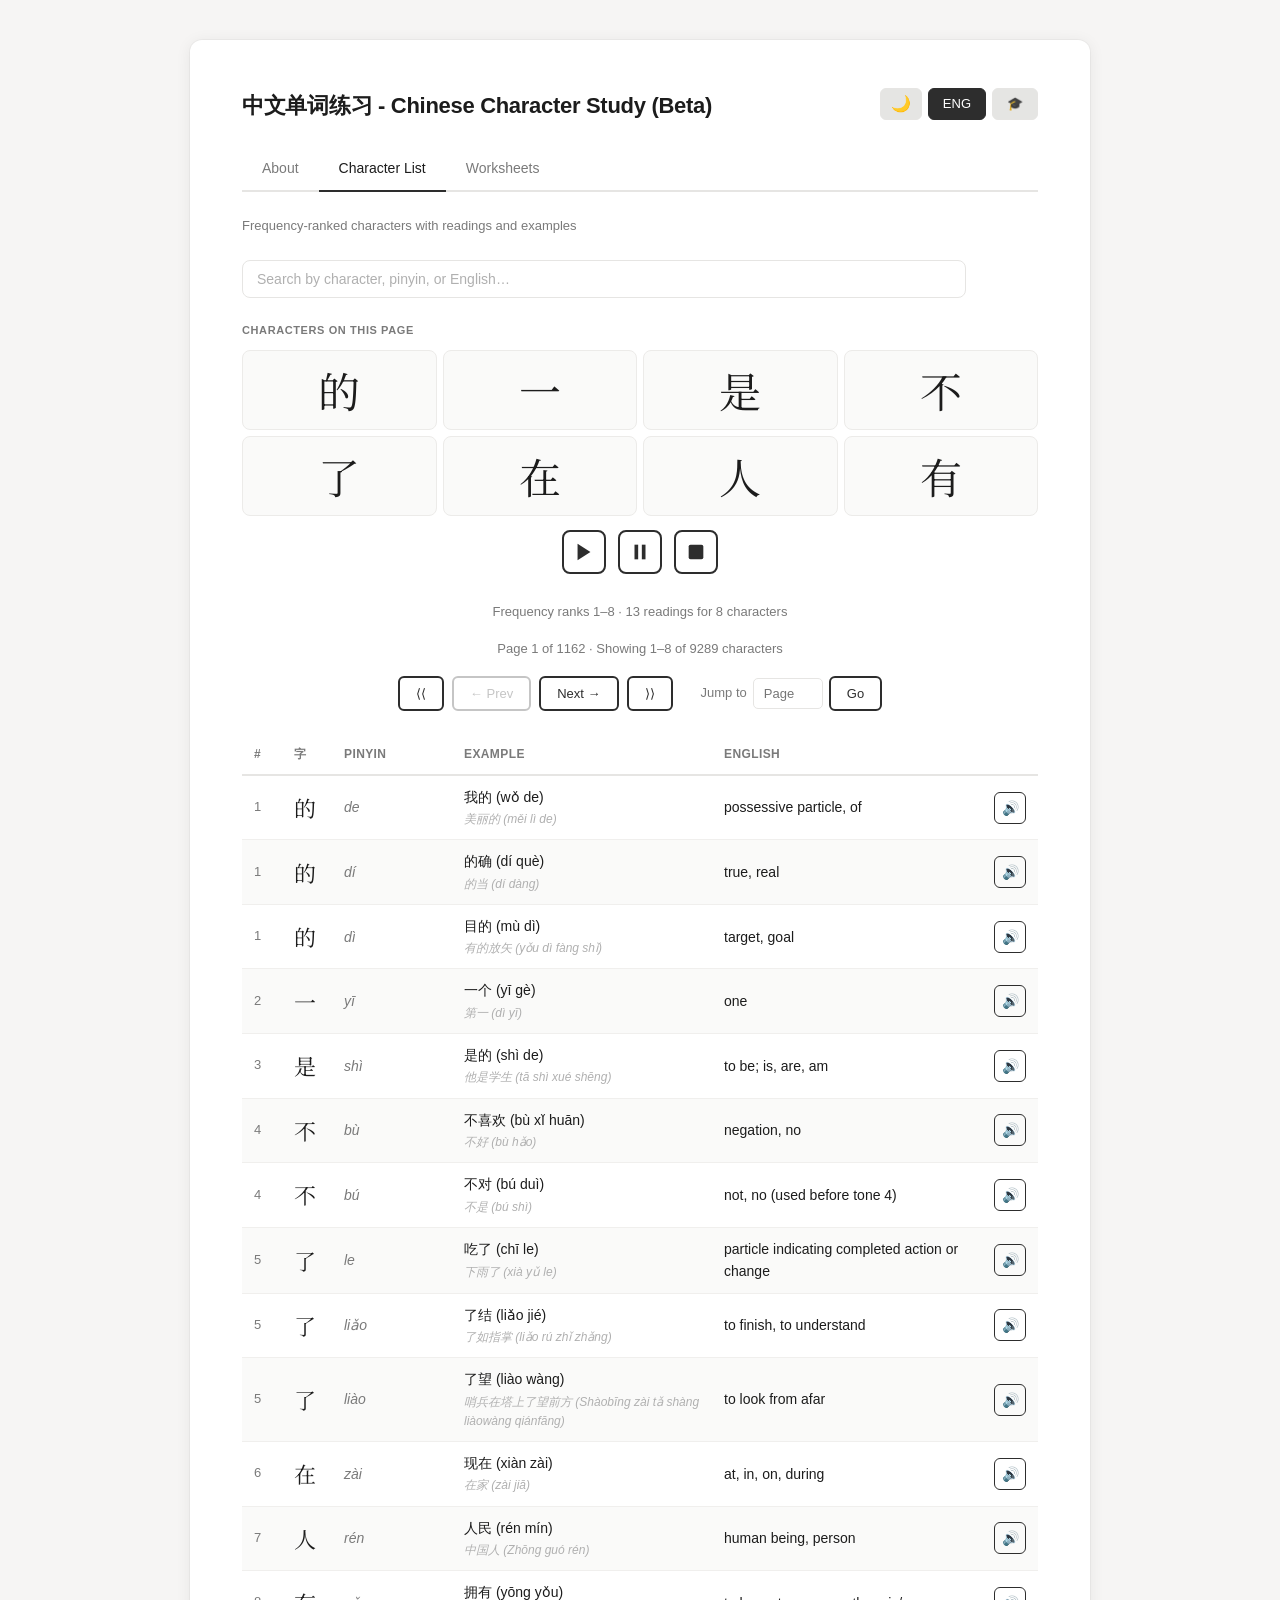
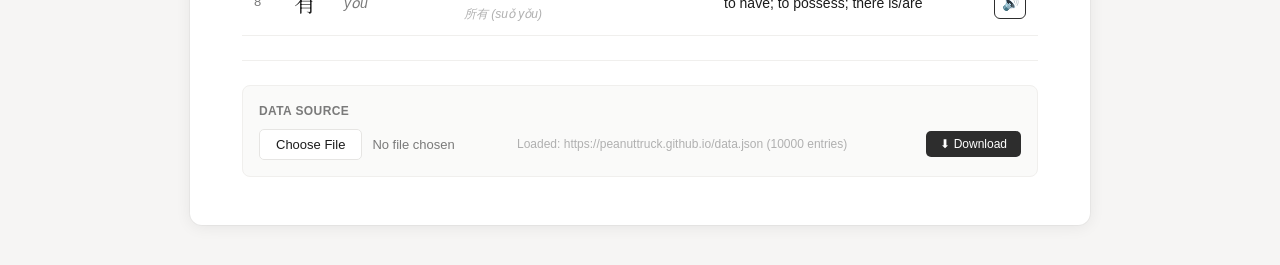
==== commit 348cff69: "pages and worksheet" ====
--- a/index.html
+++ b/index.html
@@ -15,7 +15,6 @@
         <div class="header-row">
             <div>
                 <h1>中文单词练习 - Chinese Character Study (Beta)</h1>
-                <p class="header-sub" id="header-sub">Frequency-ranked characters with readings and examples</p>
             </div>
             <div class="toggle-group">
                 <button id="toggle-dark" class="toggle-btn" title="Toggle dark mode">🌙</button>
@@ -24,7 +23,16 @@
             </div>
         </div>
 
+        <!-- Navigation -->
+        <nav class="top-nav">
+            <a href="about.html">About</a>
+            <a href="index.html" class="active">Character List</a>
+            <a href="worksheets.html">Worksheets</a>
+        </nav>
+
         <!-- Search -->
+		<p class="header-sub" id="header-sub">Frequency-ranked characters with readings and examples</p> <br>
+
         <div class="search-bar">
             <input type="text" id="search-input" class="search-input"
                    placeholder="Search by character, pinyin, or English…"
--- a/styles.css
+++ b/styles.css
@@ -155,6 +155,36 @@
     line-height: 1;
 }
 
+/* ── Top Navigation ──────────────────────────────────────────────────────── */
+.top-nav {
+    display: flex;
+    gap: 0;
+    margin-bottom: 24px;
+    border-bottom: 2px solid var(--border);
+}
+
+.top-nav a {
+    display: inline-block;
+    padding: 10px 20px;
+    font-size: 14px;
+    font-weight: 500;
+    color: var(--text-muted);
+    text-decoration: none;
+    border-bottom: 2px solid transparent;
+    margin-bottom: -2px;
+    transition: color 0.15s, border-color 0.15s;
+}
+
+.top-nav a:hover {
+    color: var(--text);
+    border-bottom-color: var(--text-faint);
+}
+
+.top-nav a.active {
+    color: var(--text);
+    border-bottom-color: var(--btn-bg);
+}
+
 /* ── Search bar ──────────────────────────────────────────────────────────── */
 .search-bar {
     display: flex;
@@ -577,6 +607,176 @@
     margin: 24px 0;
 }
 
+/* ── Worksheet: title row ────────────────────────────────────────────────── */
+.ws-title-row {
+    display: flex;
+    align-items: center;
+    gap: 10px;
+    margin-bottom: 20px;
+}
+
+.ws-title-label {
+    font-size: 12px;
+    font-weight: 600;
+    text-transform: uppercase;
+    letter-spacing: 0.4px;
+    color: var(--text-muted);
+    white-space: nowrap;
+}
+
+.ws-title-input {
+    flex: 1;
+    padding: 8px 12px;
+    font-size: 14px;
+    font-family: inherit;
+    color: var(--text);
+    background: var(--input-bg);
+    border: 1px solid var(--border);
+    border-radius: 6px;
+    outline: none;
+    transition: border-color 0.15s, background 0.2s;
+}
+
+.ws-title-input:focus {
+    border-color: var(--text-muted);
+}
+
+.ws-title-input::placeholder {
+    color: var(--text-faint);
+}
+
+/* ── Worksheet: edit-mode character inputs ──────────────────────────────── */
+.char-input {
+    display: flex;
+    align-items: center;
+    justify-content: center;
+    padding: 18px 8px;
+    font-family: var(--font-serif);
+    font-size: 42px;
+    font-weight: 400;
+    color: var(--text);
+    background: var(--char-bg);
+    border: 1px dashed var(--char-border);
+    border-radius: 8px;
+    line-height: 1;
+    text-align: center;
+    width: 100%;
+    outline: none;
+    transition: border-color 0.15s, background 0.2s, box-shadow 0.15s;
+}
+
+.char-input:focus {
+    border-color: var(--btn-bg);
+    border-style: solid;
+    background: var(--input-bg);
+    box-shadow: 0 0 0 2px var(--border);
+}
+
+.char-input::placeholder {
+    color: var(--text-faint);
+    font-size: 16px;
+    font-family: -apple-system, BlinkMacSystemFont, 'Segoe UI', Roboto, sans-serif;
+}
+
+/* ── Worksheet: save row ────────────────────────────────────────────────── */
+.save-row {
+    display: flex;
+    align-items: center;
+    justify-content: center;
+    gap: 12px;
+    margin-top: 16px;
+}
+
+.ws-save-btn {
+    padding: 10px 24px;
+    font-size: 14px;
+    font-family: inherit;
+    font-weight: 500;
+    color: var(--toggle-text-on);
+    background: var(--btn-bg);
+    border: none;
+    border-radius: 6px;
+    cursor: pointer;
+    transition: background 0.15s;
+}
+
+.ws-save-btn:hover {
+    background: var(--btn-hover);
+}
+
+.save-status {
+    font-size: 13px;
+    color: var(--text-muted);
+    min-width: 80px;
+}
+
+/* ── Worksheet: page management buttons ──────────────────────────────────── */
+.page-mgmt {
+    display: flex;
+    gap: 6px;
+}
+
+.page-mgmt-btn {
+    padding: 6px 14px;
+    font-size: 12px;
+    font-family: inherit;
+    font-weight: 500;
+    color: var(--btn-bg);
+    background: transparent;
+    border: 1.5px solid var(--btn-bg);
+    border-radius: 5px;
+    cursor: pointer;
+    transition: background 0.15s, color 0.15s;
+}
+
+.page-mgmt-btn:hover {
+    background: var(--btn-bg);
+    color: var(--toggle-text-on);
+}
+
+.page-mgmt-remove:hover {
+    background: #c0392b;
+    border-color: #c0392b;
+    color: #fff;
+}
+
+/* ── Worksheet: page indicator (replaces jump-group in edit mode) ───────── */
+.page-indicator {
+    font-size: 13px;
+    font-weight: 500;
+    color: var(--text-muted);
+    min-width: 60px;
+    text-align: center;
+}
+
+/* ── Worksheet: import button ────────────────────────────────────────────── */
+.import-btn {
+    display: inline-block;
+    padding: 6px 14px;
+    font-size: 12px;
+    font-family: inherit;
+    font-weight: 500;
+    color: var(--toggle-text-on);
+    background: var(--btn-bg);
+    border: none;
+    border-radius: 5px;
+    cursor: pointer;
+    transition: background 0.15s;
+}
+
+.import-btn:hover {
+    background: var(--btn-hover);
+}
+
+/* ── Edit-mode pagination tweaks ────────────────────────────────────────── */
+.edit-mode-pagination .jump-group {
+    display: none;
+}
+
+.edit-mode-pagination .pagination-spacer {
+    width: 24px;
+}
+
 /* ── Keyboard shortcut hint ──────────────────────────────────────────────── */
 .kbd-hint {
     display: inline-block;
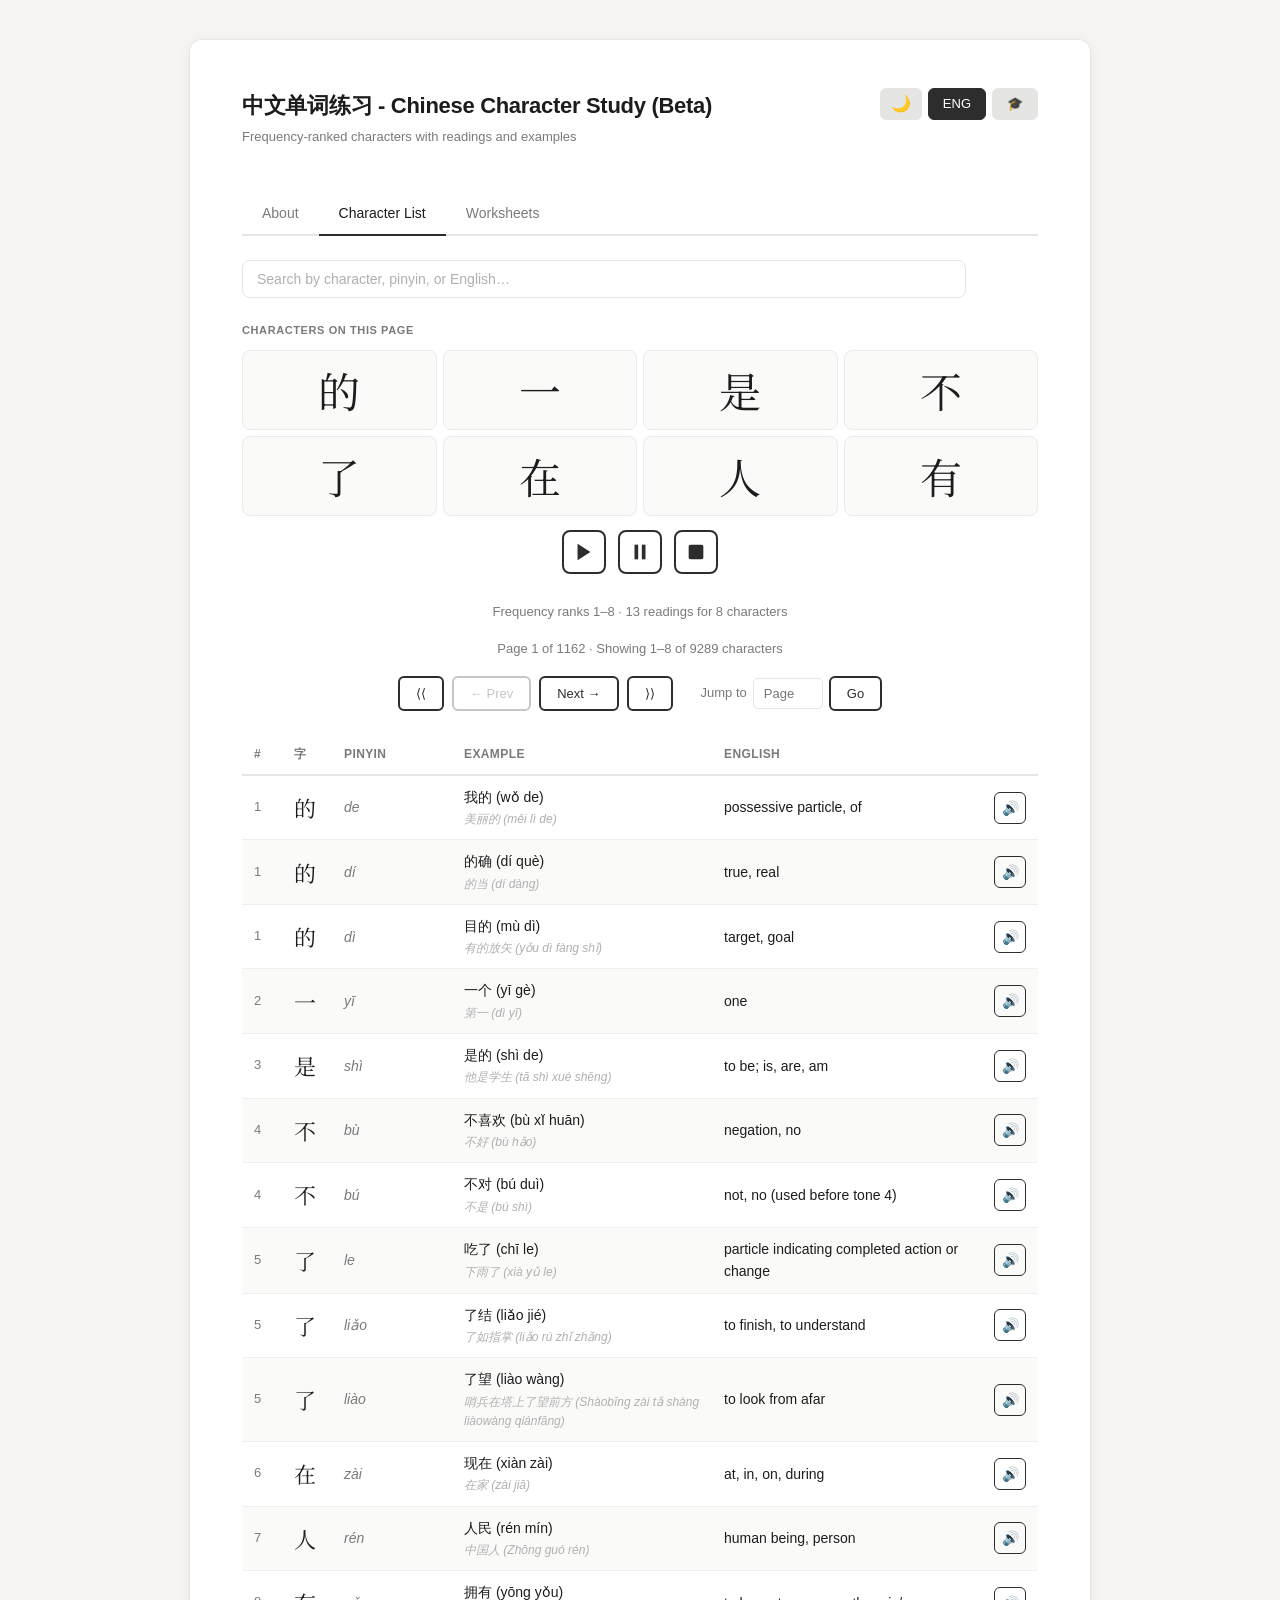
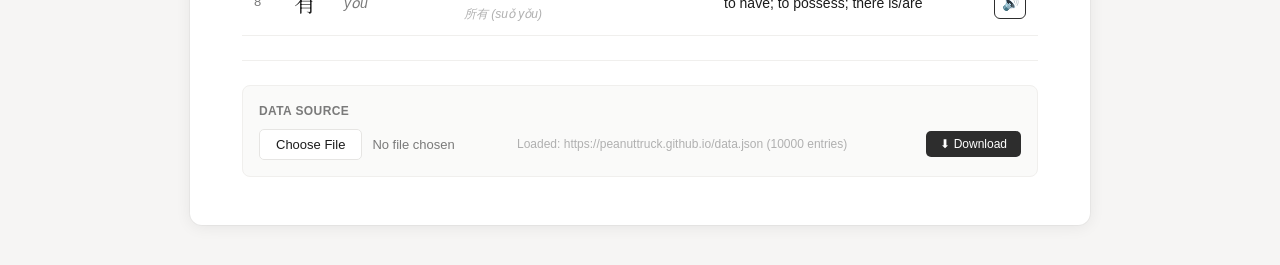
==== commit 2044be7d: "fixes" ====
--- a/index.html
+++ b/index.html
@@ -15,6 +15,8 @@
         <div class="header-row">
             <div>
                 <h1>中文单词练习 - Chinese Character Study (Beta)</h1>
+		<p class="header-sub" id="header-sub">Frequency-ranked characters with readings and examples</p> <br>
+				
             </div>
             <div class="toggle-group">
                 <button id="toggle-dark" class="toggle-btn" title="Toggle dark mode">🌙</button>
@@ -31,7 +33,6 @@
         </nav>
 
         <!-- Search -->
-		<p class="header-sub" id="header-sub">Frequency-ranked characters with readings and examples</p> <br>
 
         <div class="search-bar">
             <input type="text" id="search-input" class="search-input"
